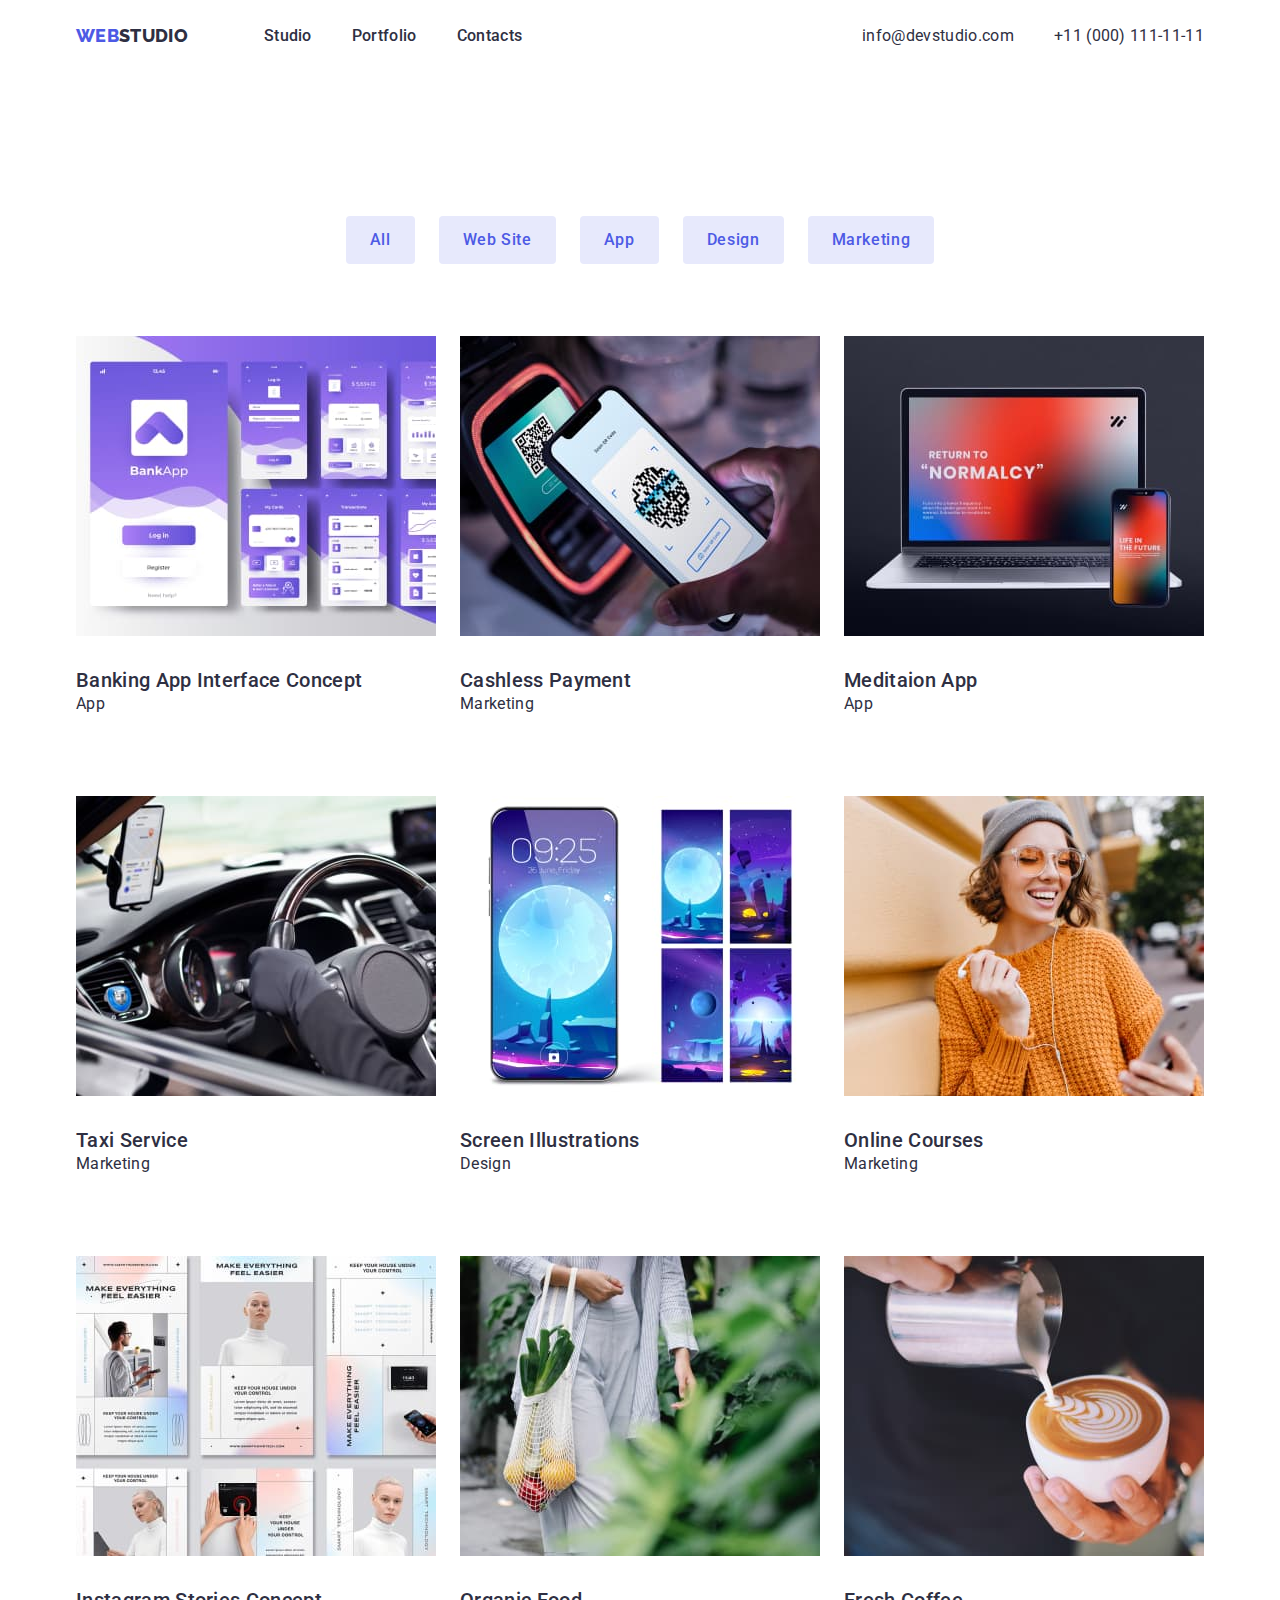
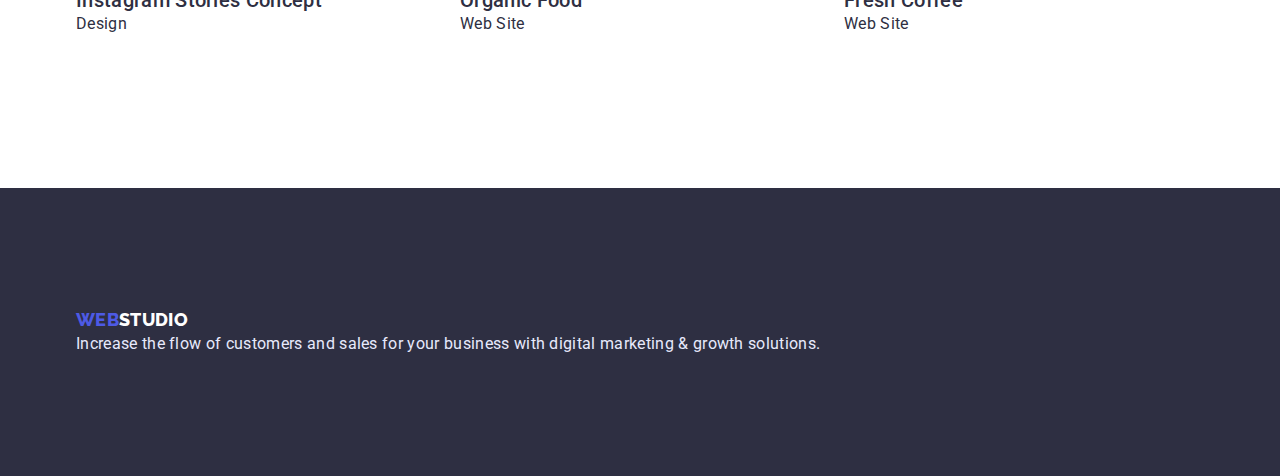
==== portfolio.html @ 2a908aa0 "apdate" ====
<!DOCTYPE html>
<html lang="en">
  <head>
    <meta charset="UTF-8" />
    <meta http-equiv="X-UA-Compatible" content="IE=edge" />
    <meta name="viewport" content="width=device-width, initial-scale=1.0" />
    <title>Portfolio</title>
    <link rel="preconnect" href="https://fonts.googleapis.com" />
    <link rel="preconnect" href="https://fonts.gstatic.com" crossorigin />
    <link
      href="https://fonts.googleapis.com/css2?family=Raleway:wght@800&family=Roboto:wght@400;500;700&display=swap"
      rel="stylesheet"
    />
    <link
      rel="stylesheet"
      href="https://cdn.jsdelivr.net/npm/modern-normalize@1.1.0/modern-normalize.min.css"
    />
    <link rel="stylesheet" href="./css/styles.css" />
  </head>
  <body>
    <header class="page-header">
      <div class="container page-header-container">
        <nav class="main-nav">
          <a class="logo link" href="./index.html">
            <span class="logo-text1">WEB</span
            ><span class="logo-text2">STUDIO</span>
          </a>
          <ul class="menu list">
            <li class="menu-item">
              <a class="menu-link link" href="./index.html">Studio</a>
            </li>
            <li class="menu-item">
              <a class="menu-link link" href="./portfolio.html">Portfolio</a>
            </li>
            <li class="menu-item">
              <a class="menu-link link" href="">Contacts</a>
            </li>
          </ul>
        </nav>
        <address class="address">
          <ul class="contacts list">
            <li>
              <a class="contacts-email link" href="mailto:info@devstudio.com"
                >info@devstudio.com</a
              >
            </li>
            <li>
              <a class="contacts-tel link" href="tel:+110001111111"
                >+11 (000) 111-11-11</a
              >
            </li>
          </ul>
        </address>
      </div>
    </header>

    <main>
      <section class="section">
        <h1 hidden>Portfolio</h1>
        <div class="filter container">
          <ul class="filter-list list">
            <li class="filter-item">
              <button class="filter-btn" type="button">All</button>
            </li>
            <li class="filter-item">
              <button class="filter-btn" type="button">Web Site</button>
            </li>
            <li class="filter-item">
              <button class="filter-btn" type="button">App</button>
            </li>
            <li class="filter-item">
              <button class="filter-btn" type="button">Design</button>
            </li>
            <li class="filter-item">
              <button class="filter-btn" type="button">Marketing</button>
            </li>
          </ul>
        </div>
        <div class="container">
          <ul class="card-list list">
            <li class="card-item">
              <a
                ><img
                  class="card-img"
                  src="./images/portfolio/barking.jpg"
                  width="360"
                  height="300"
                  alt="Banking App Interface Concept"
                />
                <div class="content-wapper">
                  <h2 class="card-title">Banking App Interface Concept</h2>
                  <p class="card-text">App</p>
                </div>
              </a>
            </li>
            <li class="card-item">
              <a class="card-link"
                ><img
                  class="card-img"
                  src="./images/portfolio/cashles.jpg"
                  width="360"
                  height="300"
                  alt="Cashless Payment"
                />
                <div class="content-wapper">
                  <h2 class="card-title">Cashless Payment</h2>
                  <p class="card-text">Marketing</p>
                </div>
              </a>
            </li>
            <li class="card-item">
              <a class="card-link"
                ><img
                  class="card-img"
                  src="./images/portfolio/meditaion.jpg"
                  width="360"
                  height="300"
                  alt="Meditaion App"
                />
                <div class="content-wapper">
                  <h2 class="card-title">Meditaion App</h2>
                  <p class="card-text">App</p>
                </div>
              </a>
            </li>
            <li class="card-item">
              <a class="card-link"
                ><img
                  class="card-img"
                  src="./images/portfolio/taxi.jpg"
                  width="360"
                  height="300"
                  alt="Taxi Service"
                />
                <div class="content-wapper">
                  <h2 class="card-title">Taxi Service</h2>
                  <p class="card-text">Marketing</p>
                </div>
              </a>
            </li>
            <li class="card-item">
              <a class="card-link"
                ><img
                  class="card-img"
                  src="./images/portfolio/screen.jpg"
                  width="360"
                  height="300"
                  alt="Screen Illustrations"
                />
                <div class="content-wapper">
                  <h2 class="card-title">Screen Illustrations</h2>
                  <p class="card-text">Design</p>
                </div>
              </a>
            </li>
            <li class="card-item">
              <a class="card-link"
                ><img
                  class="card-img"
                  src="./images/portfolio/online_courses.jpg"
                  width="360"
                  height="300"
                  alt="Online Courses"
                />
                <div class="content-wapper">
                  <h2 class="card-title">Online Courses</h2>
                  <p class="card-text">Marketing</p>
                </div>
              </a>
            </li>
            <li class="card-item">
              <a class="card-link"
                ><img
                  class="card-img"
                  src="./images/portfolio/instagram_stories.jpg"
                  width="360"
                  height="300"
                  alt="Instagram Stories Concept"
                />
                <div class="content-wapper">
                  <h2 class="card-title">Instagram Stories Concept</h2>
                  <p class="card-text">Design</p>
                </div>
              </a>
            </li>
            <li class="card-item">
              <a class="card-link"
                ><img
                  class="card-img"
                  src="./images/portfolio/organic_food.jpg"
                  width="360"
                  height="300"
                  alt="Organic Food"
                />
                <div class="content-wapper">
                  <h2 class="card-title">Organic Food</h2>
                  <p class="card-text">Web Site</p>
                </div>
              </a>
            </li>
            <li class="card-item">
              <a class="card-link"
                ><img
                  class="card-img"
                  src="./images/portfolio/fresh_coffe.jpg"
                  width="360"
                  height="300"
                  alt="Fresh Coffee"
                />
                <div class="content-wapper">
                  <h2 class="card-title">Fresh Coffee</h2>
                  <p class="card-text">Web Site</p>
                </div>
              </a>
            </li>
          </ul>
        </div>
      </section>
    </main>
    <footer class="footer section">
      <div class="container">
        <a class="logo link" href="./index.html">
          <span class="logo-text1">WEB</span
          ><span class="logo-text2 logo-color">STUDIO</span>
        </a>
        <p class="footer-text">
          Increase the flow of customers and sales for your business with
          digital marketing & growth solutions.
        </p>
      </div>
    </footer>
  </body>
</html>
---- css/styles.css ----
:root {
  --primary-font: Roboto, sans-serif;
  --secondary-font: 'Raleway', sans-serif;
  --primary-text-color-thema-dark: #ffffff;
  --primary-text-color-thema-ligt: #2e2f42;
  --primary-text-color: #2e2f42;
  --secondary-text-color: #434455;
  --primary-white-color: #ffffff;
  --accent-color: #4d5ae5;
}
h1,
h2,
h3,
h4,
p {
  margin-top: 0;
  margin-bottom: 0;
}
ul {
  margin-top: 0;
  margin-bottom: 0;
  padding-left: 0;
}
address {
  font-style: normal;
}
img {
  display: block;
}
button {
  cursor: pointer;
}
.list {
  list-style: none;
}
.link {
  text-decoration: none;
}
body {
  color: var(--primary-text-color);
  background-color: var(--primary-white-color);
  font-family: var(--primary-font);
  letter-spacing: 0.02em;
}
.section {
  padding-top: 120px;
  padding-bottom: 120px;
}
.container {
  width: 1158px;
  margin-left: auto;
  margin-right: auto;
  padding-left: 15px;
  padding-right: 15px;
}
/* =======Heder======== */
.page-header-container {
  display: flex;
  align-items: center;
}
.page-header {
  padding-top: 24px;
  padding-bottom: 24px;
}
.main-nav {
  display: flex;
  align-items: center;
}
.menu {
  display: flex;
  align-items: center;
}
.menu-item:not(:last-child) {
  margin-right: 40px;
}
.menu-link {
  color: var(--primary-text-color);
  font-weight: 500;
  font-size: 16px;
  line-height: 1.5;
  font-style: normal;
}
.address {
  margin-left: auto;
}
.contacts {
  display: flex;
  align-items: center;
}
.contacts-email {
  margin-right: 40px;
}
.contacts-email,
.contacts-tel {
  color: var(--primary-text-color);
  font-weight: 400;
  font-size: 16px;
  line-height: 1.5;
  font-style: normal;
}
.contacts-tel:hover,
.contacts-tel:focus {
  color: var(--accent-color);
}
.contacts-email:hover,
.contacts-email:focus {
  color: var(--accent-color);
}
.menu-link:hover,
.menu-link:focus {
  color: var(--accent-color);
}

/*===============Logo===========*/
.logo {
  margin-right: 76px;
}
.logo-text1 {
  color: #4d5ae5;
  font-family: var(--secondary-font);
  font-weight: 800;
  font-size: 18px;
  line-height: 1.33;
}
.logo-text2 {
  color: var(--primary-text-color);
  font-family: var(--secondary-font);
  font-weight: 800;
  font-size: 18px;
  line-height: 1.33;
}
/*===============/Logo===========*/
/*===========Hero=======*/
.hero {
  background-color: var(--primary-text-color-thema-ligt);
}
.hero-title {
  color: var(--primary-white-color);
  font-weight: 700;
  font-size: 56px;
  line-height: 1.07;
  text-align: center;
  margin-bottom: 48px;
}
.hero-button {
  display: flex;
  justify-content: center;
}
/*===========/Hero=======*/
/*===========Section=======*/

.title {
  color: var(--primary-text-color);
  font-weight: 700;
  font-size: 36px;
  line-height: 1.11;
  text-align: center;
  text-transform: capitalize;
  margin-bottom: 72px;
}
.list-title,
.team-title {
  color: var(--primary-text-color);
  font-weight: 500;
  font-size: 20px;
  line-height: 1.2;
  text-align: center;
}

.card-title {
  color: var(--primary-text-color);
  font-weight: 500;
  font-size: 20px;
  line-height: 1.2;
}
.list-text,
.team-text {
  color: var (--secondary-text-color);
  font-weight: 400;
  font-size: 16px;
  line-height: 1.5;
  text-align: center;
}
.card-text {
  color: var (--secondary-text-color);
  font-weight: 400;
  font-size: 16px;
  line-height: 1.5;
}

.content-wapper {
  padding-top: 32px;
  padding-bottom: 32px;
  border-radius: 0px 0px 4px 4px;
}
/*===========/Section=======*/
/*========Button========*/
/*.btn-text{
    
} */
.hero-btn {
  color: var(--primary-white-color);
  background: #4d5ae5;
  font-family: var(--primary-font);
  font-weight: 500;
  font-size: 16px;
  line-height: 1.5;
  letter-spacing: 0.04em;
  border-radius: 4px;
  padding: 16px 32px 16px 32px;
  border: none;
}
.hero-btn:hover,
.hero-btn:focus {
  background-color: #404bbf;
}
.filter-btn {
  color: var(--accent-color);
  background: #e7e9fc;
  font-family: var(--primary-font);
  font-weight: 500;
  font-size: 16px;
  line-height: 1.5;
  letter-spacing: 0.04em;
  border-radius: 4px;
  border: none;
  padding: 12px 24px 12px 24px;
}
.filter-btn:hover,
.filter-btn:focus {
  background-color: #404bbf;
  color: var(--primary-white-color);
}
.team {
  background-color: #f4f4fd;
}
/* =====UL===== */
.filter-list {
  display: flex;
  justify-content: center;
  gap: 24px;
  padding-top: 24px;
  padding-bottom: 72px;
}
.advance-list {
  display: flex;
  justify-content: space-between;
}
.advance-item {
  flex-basis: calc(100% / 4);
}
.advance-item:not(:nth-child(4n)) {
  margin-right: 24px;
}
.advance-title {
  color: var(--primary-text-color);
  font-weight: 500;
  font-size: 20px;
  line-height: 1.2;
  margin-bottom: 8px;
}
.work {
  display: flex;
  justify-content: space-between;
}
.team-list {
  display: flex;
  justify-content: space-between;
}
.team-item {
  flex-basis: calc((100%-72px) / 4);
  gap: 32 px;
}
/* .team-item:not(:nth-child(4n)) {
  margin-right: 24px;
}
.team-item:not(:nth-last-child(-n + 4)) {
  margin-bottom: 48px;
} */
.card-list {
  display: flex;
  flex-wrap: wrap;
  row-gap: 48px;
  column-gap: 24px;
  flex-basis: calc((100%-48px) / 3);
}
/* .card-item:not(:nth-child(3n)) {
  margin-right: 24px;
}
.card-item:not(:nth-last-child(-n + 3)) {
  margin-bottom: 48px;
} */
/* ======Footer====== */
.footer {
  background-color: var(--primary-text-color);
}
.footer-text {
  font-weight: 400;
  font-size: 16px;
  line-height: 24px;
  color: #e7e9fc;
}
.logo-color {
  color: #ffffff;
}
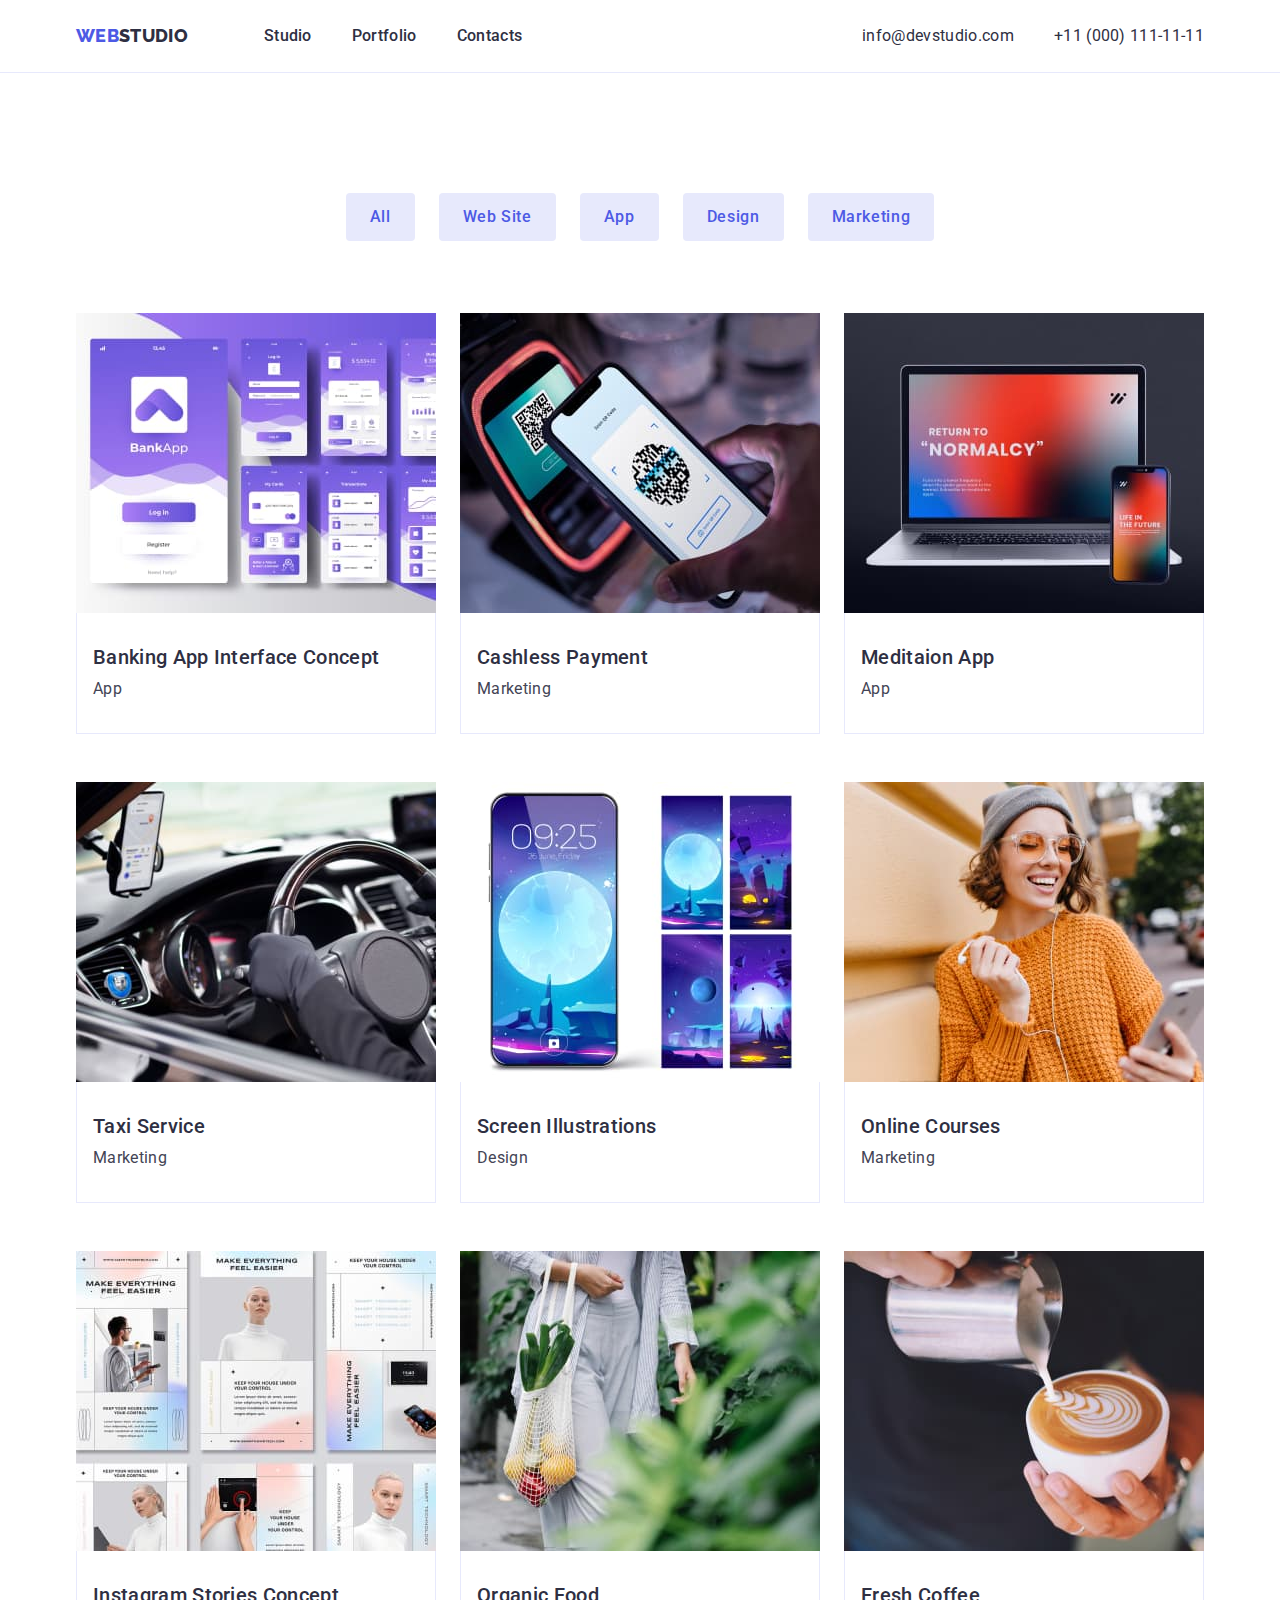
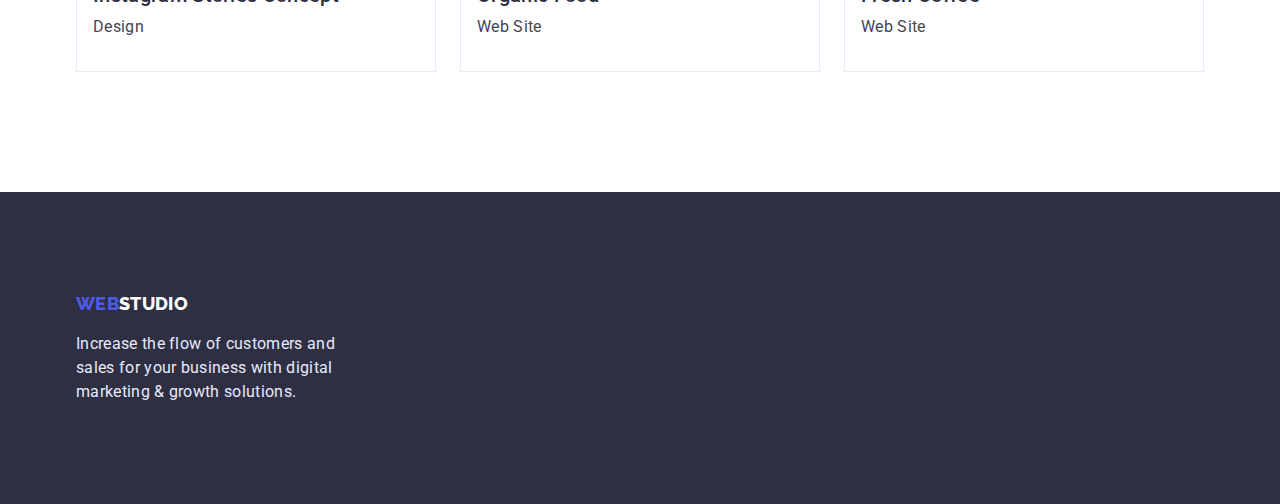
==== commit b322a989: "apdate" ====
--- a/portfolio.html
+++ b/portfolio.html
@@ -57,7 +57,7 @@
     <main>
       <section class="section">
         <h1 hidden>Portfolio</h1>
-        <div class="filter container">
+        <div class="container">
           <ul class="filter-list list">
             <li class="filter-item">
               <button class="filter-btn" type="button">All</button>
@@ -75,8 +75,7 @@
               <button class="filter-btn" type="button">Marketing</button>
             </li>
           </ul>
-        </div>
-        <div class="container">
+
           <ul class="card-list list">
             <li class="card-item">
               <a
@@ -217,9 +216,9 @@
         </div>
       </section>
     </main>
-    <footer class="footer section">
+    <footer class="footer">
       <div class="container">
-        <a class="logo link" href="./index.html">
+        <a class="footer-logo link" href="./index.html">
           <span class="logo-text1">WEB</span
           ><span class="logo-text2 logo-color">STUDIO</span>
         </a>
--- a/css/styles.css
+++ b/css/styles.css
@@ -46,6 +46,9 @@
   padding-top: 120px;
   padding-bottom: 120px;
 }
+.services {
+  padding-bottom: 120px;
+}
 .container {
   width: 1158px;
   margin-left: auto;
@@ -61,6 +64,7 @@
 .page-header {
   padding-top: 24px;
   padding-bottom: 24px;
+  border-bottom: 1px solid #e7e9fc;
 }
 .main-nav {
   display: flex;
@@ -76,9 +80,7 @@
 .menu-link {
   color: var(--primary-text-color);
   font-weight: 500;
-  font-size: 16px;
-  line-height: 1.5;
-  font-style: normal;
+  line-height: 1.5;
 }
 .address {
   margin-left: auto;
@@ -94,7 +96,6 @@
 .contacts-tel {
   color: var(--primary-text-color);
   font-weight: 400;
-  font-size: 16px;
   line-height: 1.5;
   font-style: normal;
 }
@@ -132,7 +133,26 @@
 /*===============/Logo===========*/
 /*===========Hero=======*/
 .hero {
+  padding: 188px 0;
   background-color: var(--primary-text-color-thema-ligt);
+}
+.hero-btn {
+  display: block;
+  margin: 0 auto;
+  color: var(--primary-white-color);
+  background: #4d5ae5;
+  font-family: var(--primary-font);
+  font-weight: 500;
+  font-size: 16px;
+  line-height: 1.5;
+  letter-spacing: 0.04em;
+  border-radius: 4px;
+  padding: 16px 32px 16px 32px;
+  border: none;
+}
+.hero-btn:hover,
+.hero-btn:focus {
+  background-color: #404bbf;
 }
 .hero-title {
   color: var(--primary-white-color);
@@ -141,11 +161,14 @@
   line-height: 1.07;
   text-align: center;
   margin-bottom: 48px;
-}
-.hero-button {
+  width: 496px;
+  margin-left: auto;
+  margin-right: auto;
+}
+/* .hero-button {
   display: flex;
   justify-content: center;
-}
+} */
 /*===========/Hero=======*/
 /*===========Section=======*/
 
@@ -158,8 +181,7 @@
   text-transform: capitalize;
   margin-bottom: 72px;
 }
-.list-title,
-.team-title {
+.list-title {
   color: var(--primary-text-color);
   font-weight: 500;
   font-size: 20px;
@@ -172,48 +194,32 @@
   font-weight: 500;
   font-size: 20px;
   line-height: 1.2;
+  margin-bottom: 8px;
 }
 .list-text,
 .team-text {
-  color: var (--secondary-text-color);
-  font-weight: 400;
-  font-size: 16px;
+  color: var(--secondary-text-color);
   line-height: 1.5;
   text-align: center;
 }
 .card-text {
-  color: var (--secondary-text-color);
-  font-weight: 400;
-  font-size: 16px;
+  color: var(--secondary-text-color);
   line-height: 1.5;
 }
 
 .content-wapper {
+  border: 1px solid #e7e9fc;
   padding-top: 32px;
   padding-bottom: 32px;
-  border-radius: 0px 0px 4px 4px;
+  padding-left: 16px;
+  border-top: none;
 }
 /*===========/Section=======*/
 /*========Button========*/
 /*.btn-text{
     
 } */
-.hero-btn {
-  color: var(--primary-white-color);
-  background: #4d5ae5;
-  font-family: var(--primary-font);
-  font-weight: 500;
-  font-size: 16px;
-  line-height: 1.5;
-  letter-spacing: 0.04em;
-  border-radius: 4px;
-  padding: 16px 32px 16px 32px;
-  border: none;
-}
-.hero-btn:hover,
-.hero-btn:focus {
-  background-color: #404bbf;
-}
+
 .filter-btn {
   color: var(--accent-color);
   background: #e7e9fc;
@@ -239,12 +245,12 @@
   display: flex;
   justify-content: center;
   gap: 24px;
-  padding-top: 24px;
-  padding-bottom: 72px;
+  /* padding-top: 24px; */
+  margin-bottom: 72px;
 }
 .advance-list {
   display: flex;
-  justify-content: space-between;
+  /* justify-content: space-between; */
 }
 .advance-item {
   flex-basis: calc(100% / 4);
@@ -259,6 +265,10 @@
   line-height: 1.2;
   margin-bottom: 8px;
 }
+.advance-text {
+  line-height: 1.5;
+  color: #434455;
+}
 .work {
   display: flex;
   justify-content: space-between;
@@ -268,8 +278,21 @@
   justify-content: space-between;
 }
 .team-item {
-  flex-basis: calc((100%-72px) / 4);
-  gap: 32 px;
+  background-color: var(--primary-white-color);
+  border-radius: 0px 0px 4px 4px;
+  box-shadow: 0px 1px 6px rgba(46, 47, 66, 0.08),
+    0px 1px 1px rgba(46, 47, 66, 0.16), 0px 2px 1px rgba(46, 47, 66, 0.08);
+
+  /* flex-basis: calc((100%-72px) / 4);
+  gap: 32 px; */
+}
+.team-title {
+  color: var(--primary-text-color);
+  font-weight: 500;
+  font-size: 20px;
+  line-height: 1.2;
+  text-align: center;
+  margin-bottom: 8px;
 }
 /* .team-item:not(:nth-child(4n)) {
   margin-right: 24px;
@@ -282,8 +305,11 @@
   flex-wrap: wrap;
   row-gap: 48px;
   column-gap: 24px;
-  flex-basis: calc((100%-48px) / 3);
-}
+  /* flex-basis: calc((100%-40px) / 3); */
+}
+/* .card-item {
+  border: 1px solid #e7e9fc;
+} */
 /* .card-item:not(:nth-child(3n)) {
   margin-right: 24px;
 }
@@ -292,14 +318,20 @@
 } */
 /* ======Footer====== */
 .footer {
+  padding: 100px 0;
   background-color: var(--primary-text-color);
 }
 .footer-text {
+  width: 264px;
   font-weight: 400;
   font-size: 16px;
   line-height: 24px;
   color: #e7e9fc;
 }
+.footer-logo {
+  display: flex;
+  margin-bottom: 16px;
+}
 .logo-color {
   color: #ffffff;
 }
